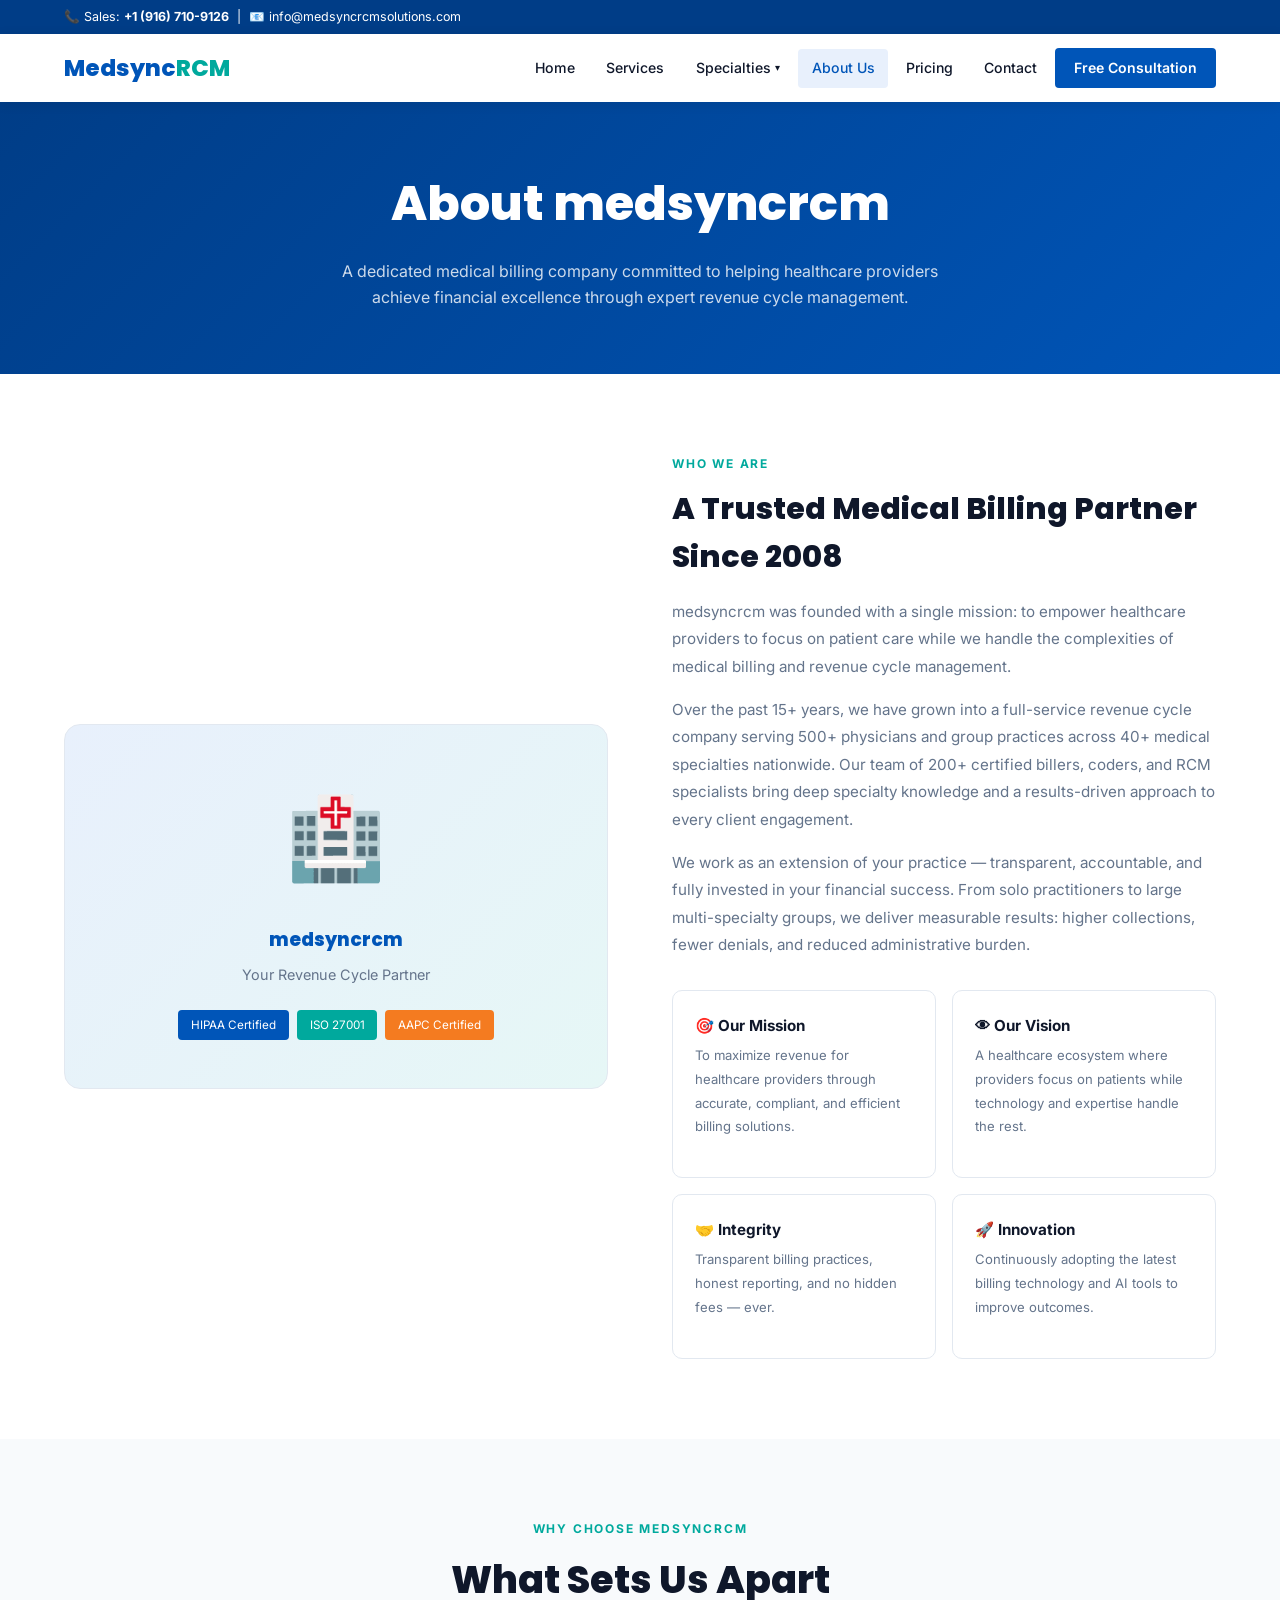
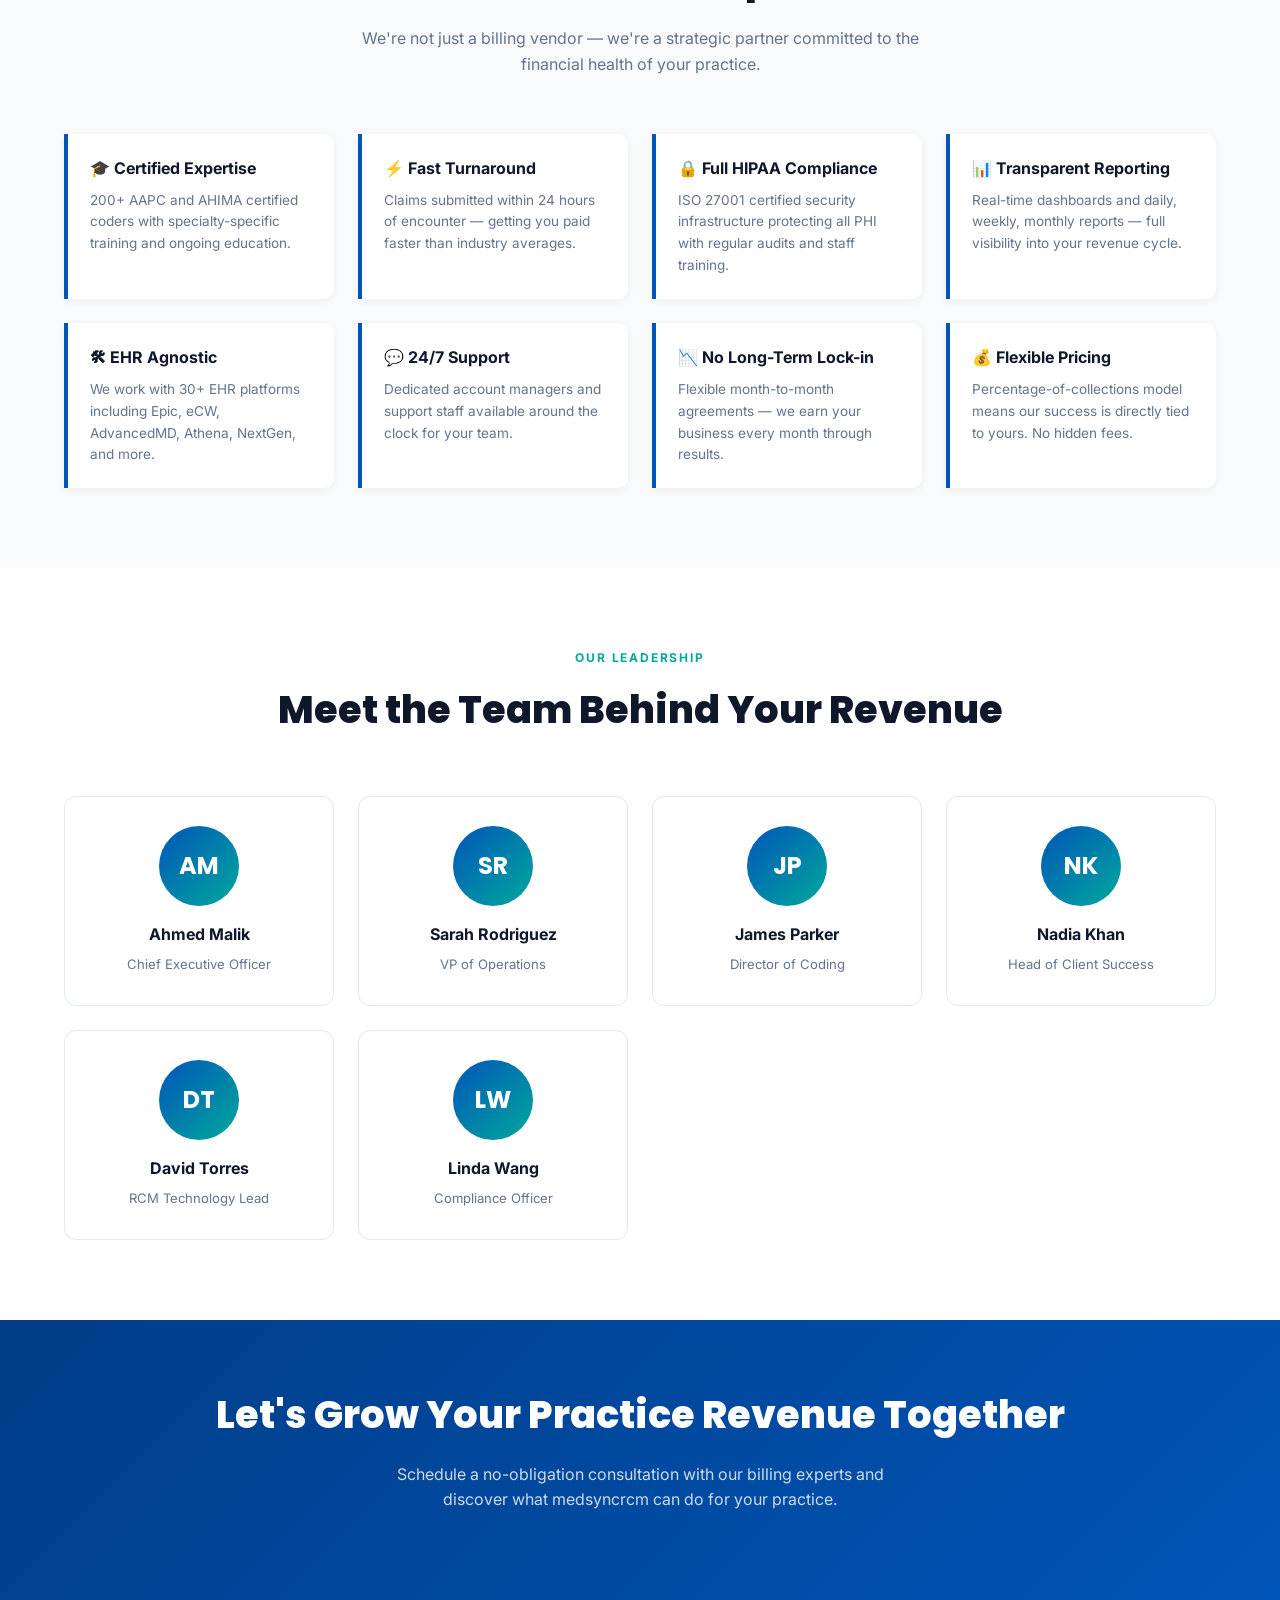
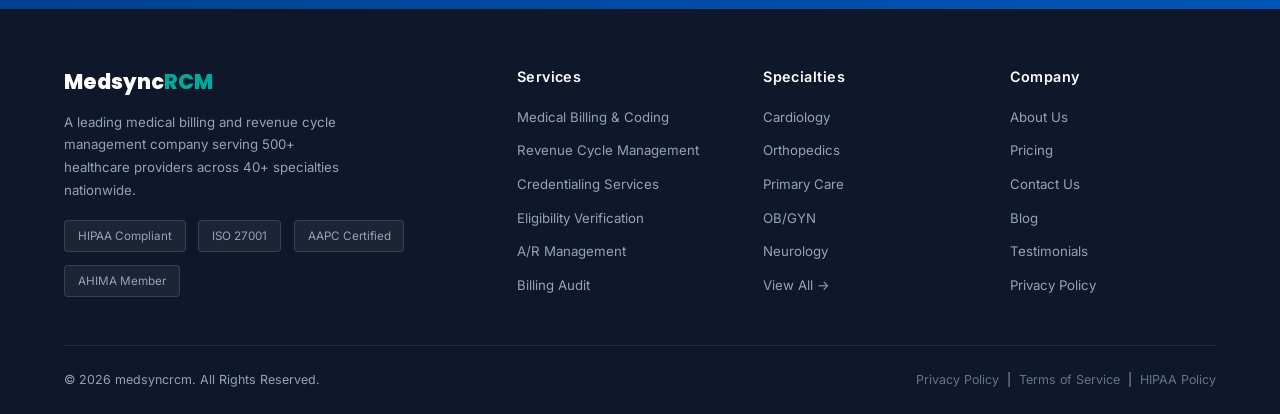
==== about.html @ fc4f81b0 "test test" ====
<!DOCTYPE html>
<html lang="en">
<head>
<meta charset="UTF-8"/>
<link rel="icon" type="image/x-icon" href="/favicon.ico">
<meta name="viewport" content="width=device-width,initial-scale=1"/>
<title>About Us | Medsync Medical Billing & RCM</title>
<link href="https://fonts.googleapis.com/css2?family=Inter:wght@300;400;500;600;700;800&family=Poppins:wght@400;600;700;800&display=swap" rel="stylesheet"/>
<link rel="stylesheet" href="css/styles.css"/>
</head>
<body>

<!-- TOPBAR -->
<div class="topbar">
  <div class="tb-inner">
    <span>📞 Sales: <strong>+1 (916) 710-9126</strong> &nbsp;|&nbsp; 📧 info@medsyncrcmsolutions.com</span>
    <!-- <span>
      <a href="#">Practice Login</a>
      <a href="#">Patient Portal</a>
    </span> -->
  </div>
</div>

<!-- NAVBAR -->
<nav id="navbar">
  <div class="nav-inner">
    <a href="index.html" class="logo" style="cursor:pointer">Medsync<span>RCM</span></a>
    <ul class="nav-links" id="navLinks">
    <li><a href="index.html">Home</a></li>
    <li>
        <a href="services.html">Services</a>
    </li>
      <!-- <li>
        <a href="services.html">Services <span class="arr">▾</span></a>
        <ul class="dropdown">
          <li><a href="services.html">Medical Billing & Coding</a></li>
          <li><a href="services.html">Revenue Cycle Management</a></li>
          <li><a href="services.html">Credentialing Services</a></li>
          <li><a href="services.html">Patient Eligibility Verification</a></li>
          <li><a href="services.html">AR Management</a></li>
          <li><a href="services.html">Medical Coding Audit</a></li>
        </ul>
      </li> -->
      <li>
        <a href="specialties.html">Specialties <span class="arr">▾</span></a>
        <ul class="dropdown">
          <li><a href="specialties.html">Cardiology</a></li>
          <li><a href="specialties.html">Orthopedics</a></li>
          <li><a href="specialties.html">Primary Care</a></li>
          <li><a href="specialties.html">OB/GYN</a></li>
          <li><a href="specialties.html">Neurology</a></li>
          <li><a href="specialties.html">View All Specialties →</a></li>
        </ul>
      </li>
      <li><a href="about.html" class="active">About Us</a></li>
      <li><a href="pricing.html">Pricing</a></li>
      <li><a href="contact.html">Contact</a></li>
      <li><a href="contact.html" class="btn nav-cta">Free Consultation</a></li>
    </ul>
    <div class="hamburger" onclick="toggleMenu()">
      <span></span><span></span><span></span>
    </div>
  </div>
</nav>

<!-- ABOUT HERO -->
<div class="about-hero">
  <div class="container">
    <h1>About medsyncrcm</h1>
    <p>A dedicated medical billing company committed to helping healthcare providers achieve financial excellence through expert revenue cycle management.</p>
  </div>
</div>

<!-- WHO WE ARE -->
<section class="section">
  <div class="container">
    <div class="about-grid">
      <div class="about-img-placeholder">
        <div class="big-icon">🏥</div>
        <h3 style="color:var(--blue);font-family:Poppins,sans-serif;font-weight:800">medsyncrcm</h3>
        <p style="color:var(--gray);font-size:.9rem;margin-top:.5rem">Your Revenue Cycle Partner</p>
        <div style="display:flex;gap:.5rem;margin-top:1.5rem;flex-wrap:wrap;justify-content:center">
          <div class="fbadge" style="background:var(--blue);color:#fff;border:none">HIPAA Certified</div>
          <div class="fbadge" style="background:var(--teal);color:#fff;border:none">ISO 27001</div>
          <div class="fbadge" style="background:var(--orange);color:#fff;border:none">AAPC Certified</div>
        </div>
      </div>
      <div class="about-content">
        <span class="section-label">Who We Are</span>
        <h2>A Trusted Medical Billing Partner Since 2008</h2>
        <p>medsyncrcm was founded with a single mission: to empower healthcare providers to focus on patient care while we handle the complexities of medical billing and revenue cycle management.</p>
        <p>Over the past 15+ years, we have grown into a full-service revenue cycle company serving 500+ physicians and group practices across 40+ medical specialties nationwide. Our team of 200+ certified billers, coders, and RCM specialists bring deep specialty knowledge and a results-driven approach to every client engagement.</p>
        <p>We work as an extension of your practice — transparent, accountable, and fully invested in your financial success. From solo practitioners to large multi-specialty groups, we deliver measurable results: higher collections, fewer denials, and reduced administrative burden.</p>
        <div class="values-grid">
          <div class="value-card"><h4>🎯 Our Mission</h4><p>To maximize revenue for healthcare providers through accurate, compliant, and efficient billing solutions.</p></div>
          <div class="value-card"><h4>👁 Our Vision</h4><p>A healthcare ecosystem where providers focus on patients while technology and expertise handle the rest.</p></div>
          <div class="value-card"><h4>🤝 Integrity</h4><p>Transparent billing practices, honest reporting, and no hidden fees — ever.</p></div>
          <div class="value-card"><h4>🚀 Innovation</h4><p>Continuously adopting the latest billing technology and AI tools to improve outcomes.</p></div>
        </div>
      </div>
    </div>
  </div>
</section>

<!-- WHY CHOOSE US -->
<section class="section section-alt">
  <div class="container">
    <div class="section-head">
      <span class="section-label">Why Choose medsyncrcm</span>
      <h2>What Sets Us Apart</h2>
      <p>We're not just a billing vendor — we're a strategic partner committed to the financial health of your practice.</p>
    </div>
    <div class="why-grid">
      <div class="why-card"><h4>🎓 Certified Expertise</h4><p>200+ AAPC and AHIMA certified coders with specialty-specific training and ongoing education.</p></div>
      <div class="why-card"><h4>⚡ Fast Turnaround</h4><p>Claims submitted within 24 hours of encounter — getting you paid faster than industry averages.</p></div>
      <div class="why-card"><h4>🔒 Full HIPAA Compliance</h4><p>ISO 27001 certified security infrastructure protecting all PHI with regular audits and staff training.</p></div>
      <div class="why-card"><h4>📊 Transparent Reporting</h4><p>Real-time dashboards and daily, weekly, monthly reports — full visibility into your revenue cycle.</p></div>
      <div class="why-card"><h4>🛠 EHR Agnostic</h4><p>We work with 30+ EHR platforms including Epic, eCW, AdvancedMD, Athena, NextGen, and more.</p></div>
      <div class="why-card"><h4>💬 24/7 Support</h4><p>Dedicated account managers and support staff available around the clock for your team.</p></div>
      <div class="why-card"><h4>📉 No Long-Term Lock-in</h4><p>Flexible month-to-month agreements — we earn your business every month through results.</p></div>
      <div class="why-card"><h4>💰 Flexible Pricing</h4><p>Percentage-of-collections model means our success is directly tied to yours. No hidden fees.</p></div>
    </div>
  </div>
</section>

<!-- TEAM -->
<section class="section">
  <div class="container">
    <div class="section-head">
      <span class="section-label">Our Leadership</span>
      <h2>Meet the Team Behind Your Revenue</h2>
    </div>
    <div class="team-grid">
      <div class="team-card"><div class="team-avatar">AM</div><h4>Ahmed Malik</h4><span>Chief Executive Officer</span></div>
      <div class="team-card"><div class="team-avatar">SR</div><h4>Sarah Rodriguez</h4><span>VP of Operations</span></div>
      <div class="team-card"><div class="team-avatar">JP</div><h4>James Parker</h4><span>Director of Coding</span></div>
      <div class="team-card"><div class="team-avatar">NK</div><h4>Nadia Khan</h4><span>Head of Client Success</span></div>
      <div class="team-card"><div class="team-avatar">DT</div><h4>David Torres</h4><span>RCM Technology Lead</span></div>
      <div class="team-card"><div class="team-avatar">LW</div><h4>Linda Wang</h4><span>Compliance Officer</span></div>
    </div>
  </div>
</section>

<!-- CTA BAND -->
<div class="cta-band">
  <div class="container">
    <h2>Let's Grow Your Practice Revenue Together</h2>
    <p>Schedule a no-obligation consultation with our billing experts and discover what medsyncrcm can do for your practice.</p>
    <!-- <a href="contact.html" class="btn btn-primary">Book Free Consultation →</a> -->
  </div>
</div>

<!-- FOOTER -->
<footer>
  <div class="container">
    <div class="footer-grid">
      <div class="footer-brand">
        <a href="index.html" class="logo">Medsync<span style="color:var(--teal)">RCM</span></a>
        <p>A leading medical billing and revenue cycle management company serving 500+ healthcare providers across 40+ specialties nationwide.</p>
        <div class="footer-badges">
          <span class="fbadge">HIPAA Compliant</span>
          <span class="fbadge">ISO 27001</span>
          <span class="fbadge">AAPC Certified</span>
          <span class="fbadge">AHIMA Member</span>
        </div>
      </div>
      <div class="footer-col">
        <h4>Services</h4>
        <ul>
          <li><a href="services.html">Medical Billing & Coding</a></li>
          <li><a href="services.html">Revenue Cycle Management</a></li>
          <li><a href="services.html">Credentialing Services</a></li>
          <li><a href="services.html">Eligibility Verification</a></li>
          <li><a href="services.html">A/R Management</a></li>
          <li><a href="services.html">Billing Audit</a></li>
        </ul>
      </div>
      <div class="footer-col">
        <h4>Specialties</h4>
        <ul>
          <li><a href="specialties.html">Cardiology</a></li>
          <li><a href="specialties.html">Orthopedics</a></li>
          <li><a href="specialties.html">Primary Care</a></li>
          <li><a href="specialties.html">OB/GYN</a></li>
          <li><a href="specialties.html">Neurology</a></li>
          <li><a href="specialties.html">View All →</a></li>
        </ul>
      </div>
      <div class="footer-col">
        <h4>Company</h4>
        <ul>
          <li><a href="about.html">About Us</a></li>
          <li><a href="pricing.html">Pricing</a></li>
          <li><a href="contact.html">Contact Us</a></li>
          <li><a href="#">Blog</a></li>
          <li><a href="#">Testimonials</a></li>
          <li><a href="#">Privacy Policy</a></li>
        </ul>
      </div>
    </div>
    <div class="footer-bottom">
      <span>© 2026 medsyncrcm. All Rights Reserved.</span>
      <span>
        <a href="#">Privacy Policy</a> &nbsp;|&nbsp;
        <a href="#">Terms of Service</a> &nbsp;|&nbsp;
        <a href="#">HIPAA Policy</a>
      </span>
    </div>
  </div>
</footer>

<script>
function toggleMenu(){
  document.getElementById('navLinks').classList.toggle('open');
}
document.querySelectorAll('.nav-links a').forEach(a=>{
  a.addEventListener('click',()=>document.getElementById('navLinks').classList.remove('open'));
});
</script>
</body>
</html>
---- css/styles.css ----
*,*::before,*::after{box-sizing:border-box;margin:0;padding:0}
:root{
  --blue:#0055B8;--blue-dark:#003d87;--blue-light:#e8f0fc;
  --teal:#00A99D;--teal-light:#e6f7f6;
  --orange:#F47B20;--orange-light:#fef2e8;
  --gray:#64748b;--gray-light:#f8fafc;--gray-border:#e2e8f0;
  --dark:#0f172a;--white:#fff;
  --shadow:0 4px 24px rgba(0,85,184,.10);
  --shadow-lg:0 12px 48px rgba(0,85,184,.15);
}
html{scroll-behavior:smooth}
body{font-family:'Inter',sans-serif;color:var(--dark);background:#fff;font-size:16px;line-height:1.6}
a{text-decoration:none;color:inherit}
ul{list-style:none}
img{max-width:100%}

/* ─── TOPBAR ─── */
.topbar{background:var(--blue-dark);color:#fff;font-size:.78rem;padding:.45rem 0}
.topbar .tb-inner{max-width:1200px;margin:0 auto;padding:0 1.5rem;display:flex;justify-content:space-between;align-items:center;flex-wrap:wrap;gap:.5rem}
.topbar a{color:#a8c8ff;margin-left:1rem}
.topbar a:hover{color:#fff}

/* ─── NAVBAR ─── */
nav{background:#fff;box-shadow:0 2px 12px rgba(0,0,0,.08);position:sticky;top:0;z-index:999}
.nav-inner{max-width:1200px;margin:0 auto;padding:0 1.5rem;display:flex;align-items:center;justify-content:space-between;height:68px}
.logo{font-family:'Poppins',sans-serif;font-size:1.45rem;font-weight:800;color:var(--blue)}
.logo span{color:var(--teal)}
.nav-links{display:flex;align-items:center;gap:.25rem}
.nav-links>li{position:relative}
.nav-links>li>a{padding:.5rem .85rem;font-size:.88rem;font-weight:500;color:var(--dark);border-radius:4px;display:flex;align-items:center;gap:.3rem;transition:all .2s}
.nav-links>li>a:hover,.nav-links>li>a.active{color:var(--blue);background:var(--blue-light)}
.nav-links>li>a .arr{font-size:.65rem;transition:transform .2s}
.nav-links>li:hover>a .arr{transform:rotate(180deg)}
.dropdown{position:absolute;top:calc(100% + 4px);left:0;background:#fff;border:1px solid var(--gray-border);border-radius:8px;box-shadow:var(--shadow-lg);padding:.5rem;min-width:220px;opacity:0;visibility:hidden;transform:translateY(8px);transition:all .2s;z-index:100}
.nav-links>li:hover .dropdown{opacity:1;visibility:visible;transform:translateY(0)}
.dropdown a{display:block;padding:.55rem 1rem;font-size:.84rem;color:var(--gray);border-radius:4px;transition:all .15s}
.dropdown a:hover{background:var(--blue-light);color:var(--blue)}
.nav-cta{background:var(--blue);color:#fff!important;border-radius:6px;padding:.55rem 1.2rem!important;font-weight:600!important}
.nav-cta:hover{background:var(--blue-dark)!important;color:#fff!important}
.hamburger{display:none;flex-direction:column;gap:5px;cursor:pointer;padding:.5rem}
.hamburger span{display:block;width:24px;height:2px;background:var(--dark);transition:.3s}

/* ─── HERO ─── */
.hero{background:linear-gradient(135deg,#001f5b 0%,#003d87 50%,#005ec7 100%);color:#fff;padding:5rem 0 4rem;position:relative;overflow:hidden}
.hero::before{content:'';position:absolute;inset:0;background:url("data:image/svg+xml,%3Csvg width='60' height='60' viewBox='0 0 60 60' xmlns='http://www.w3.org/2000/svg'%3E%3Cg fill='none' fill-rule='evenodd'%3E%3Cg fill='%23ffffff' fill-opacity='0.03'%3E%3Cpath d='M36 34v-4h-2v4h-4v2h4v4h2v-4h4v-2h-4zm0-30V0h-2v4h-4v2h4v4h2V6h4V4h-4zM6 34v-4H4v4H0v2h4v4h2v-4h4v-2H6zM6 4V0H4v4H0v2h4v4h2V6h4V4H6z'/%3E%3C/g%3E%3C/g%3E%3C/svg%3E")}
.hero-inner{max-width:1200px;margin:0 auto;padding:0 1.5rem;display:grid;grid-template-columns:1fr 1fr;gap:4rem;align-items:center}
.hero-badge{display:inline-flex;align-items:center;gap:.5rem;background:rgba(255,255,255,.12);border:1px solid rgba(255,255,255,.2);border-radius:2rem;padding:.4rem 1rem;font-size:.75rem;font-weight:500;letter-spacing:.05em;text-transform:uppercase;margin-bottom:1.4rem}
.hero-badge-dot{width:6px;height:6px;border-radius:50%;background:#4ade80;box-shadow:0 0 8px #4ade80;animation:pulse 2s infinite}
@keyframes pulse{0%,100%{opacity:1}50%{opacity:.3}}
.hero h1{font-family:'Poppins',sans-serif;font-size:clamp(2.2rem,4.5vw,3.2rem);font-weight:800;line-height:1.15;margin-bottom:1.2rem}
.hero h1 em{font-style:normal;color:#60affe}
.hero p{font-size:1.05rem;color:rgba(255,255,255,.8);line-height:1.8;margin-bottom:2rem;max-width:500px}
.hero-btns{display:flex;gap:1rem;flex-wrap:wrap}
.btn{display:inline-flex;align-items:center;gap:.5rem;padding:.85rem 1.8rem;border-radius:6px;font-weight:600;font-size:.9rem;cursor:pointer;transition:all .25s;border:none;font-family:'Inter',sans-serif}
.btn-primary{background:var(--orange);color:#fff;box-shadow:0 4px 16px rgba(244,123,32,.4)}
.btn-primary:hover{background:#d96b10;transform:translateY(-2px);box-shadow:0 8px 24px rgba(244,123,32,.5)}
.btn-outline{background:transparent;color:#fff;border:2px solid rgba(255,255,255,.4)}
.btn-outline:hover{background:rgba(255,255,255,.1);border-color:#fff}
.btn-blue{background:var(--blue);color:#fff}
.btn-blue:hover{background:var(--blue-dark);transform:translateY(-2px)}
.hero-stats{display:grid;grid-template-columns:repeat(4,1fr);gap:1rem;margin-top:2.5rem}
.hero-stat{background:rgba(255,255,255,.08);border:1px solid rgba(255,255,255,.15);border-radius:8px;padding:1rem;text-align:center}
.hero-stat strong{display:block;font-family:'Poppins',sans-serif;font-size:1.6rem;font-weight:800;color:#60affe}
.hero-stat span{font-size:.75rem;color:rgba(255,255,255,.7);text-transform:uppercase;letter-spacing:.05em}
.hero-visual{display:flex;flex-direction:column;gap:1rem}
.hero-card{background:rgba(255,255,255,.1);backdrop-filter:blur(12px);border:1px solid rgba(255,255,255,.15);border-radius:12px;padding:1.4rem}
.hero-card h4{font-size:.9rem;font-weight:600;margin-bottom:.5rem;color:#fff}
.hero-card p{font-size:.8rem;color:rgba(255,255,255,.7);line-height:1.6}
.hc-icon{font-size:1.5rem;margin-bottom:.5rem}
.hero-card-row{display:grid;grid-template-columns:1fr 1fr;gap:1rem}

/* ─── TRUST BAR ─── */
.trust-bar{background:var(--gray-light);border-bottom:1px solid var(--gray-border);padding:1.2rem 0}
.trust-inner{max-width:1200px;margin:0 auto;padding:0 1.5rem;display:flex;align-items:center;justify-content:space-around;flex-wrap:wrap;gap:1rem}
.trust-item{display:flex;align-items:center;gap:.6rem;font-size:.82rem;font-weight:500;color:var(--gray)}
.trust-icon{width:32px;height:32px;background:var(--blue);border-radius:50%;display:flex;align-items:center;justify-content:center;color:#fff;font-size:.9rem;flex-shrink:0}

/* ─── SECTION STYLES ─── */
.section{padding:5rem 0}
.section-alt{background:var(--gray-light)}
.container{max-width:1200px;margin:0 auto;padding:0 1.5rem}
.section-head{text-align:center;margin-bottom:3.5rem}
.section-label{font-size:.75rem;font-weight:700;letter-spacing:.15em;text-transform:uppercase;color:var(--teal);margin-bottom:.7rem;display:block}
.section-head h2{font-family:'Poppins',sans-serif;font-size:clamp(1.8rem,3vw,2.5rem);font-weight:800;color:var(--dark);margin-bottom:1rem}
.section-head p{color:var(--gray);max-width:600px;margin:0 auto;font-size:1rem}

/* ─── SERVICES GRID ─── */
.services-grid{display:grid;grid-template-columns:repeat(auto-fill,minmax(280px,1fr));gap:1.5rem}
.service-card{background:#fff;border:1px solid var(--gray-border);border-radius:12px;padding:1.8rem;transition:all .3s;cursor:pointer;position:relative;overflow:hidden}
.service-card::before{content:'';position:absolute;top:0;left:0;right:0;height:3px;background:linear-gradient(90deg,var(--blue),var(--teal));transform:scaleX(0);transform-origin:left;transition:.3s}
.service-card:hover{transform:translateY(-4px);box-shadow:var(--shadow-lg);border-color:transparent}
.service-card:hover::before{transform:scaleX(1)}
.svc-icon{width:52px;height:52px;border-radius:12px;display:flex;align-items:center;justify-content:center;font-size:1.4rem;margin-bottom:1.2rem}
.svc-icon.blue{background:var(--blue-light);color:var(--blue)}
.svc-icon.teal{background:var(--teal-light);color:var(--teal)}
.svc-icon.orange{background:var(--orange-light);color:var(--orange)}
.service-card h3{font-family:'Poppins',sans-serif;font-size:1.05rem;font-weight:700;margin-bottom:.6rem;color:var(--dark)}
.service-card p{font-size:.87rem;color:var(--gray);line-height:1.7}
.service-card .learn-more{margin-top:1rem;font-size:.82rem;font-weight:600;color:var(--blue);display:inline-flex;align-items:center;gap:.3rem}

/* ─── PROCESS ─── */
.process-steps{display:grid;grid-template-columns:repeat(auto-fill,minmax(180px,1fr));gap:0;position:relative}
.process-steps::before{content:'';position:absolute;top:40px;left:10%;right:10%;height:2px;background:linear-gradient(90deg,var(--blue),var(--teal));z-index:0}
.process-step{text-align:center;padding:1.5rem 1rem;position:relative;z-index:1}
.step-num{width:52px;height:52px;border-radius:50%;background:var(--blue);color:#fff;font-family:'Poppins',sans-serif;font-size:1.1rem;font-weight:800;display:flex;align-items:center;justify-content:center;margin:0 auto 1rem;box-shadow:0 4px 16px rgba(0,85,184,.3)}
.process-step h4{font-size:.9rem;font-weight:700;margin-bottom:.4rem;color:var(--dark)}
.process-step p{font-size:.8rem;color:var(--gray)}

/* ─── STATS ─── */
.stats-grid{display:grid;grid-template-columns:repeat(auto-fill,minmax(200px,1fr));gap:2rem}
.stat-card{text-align:center;padding:2rem}
.stat-num{font-family:'Poppins',sans-serif;font-size:2.8rem;font-weight:800;color:var(--blue);display:block;line-height:1}
.stat-label{font-size:.85rem;color:var(--gray);margin-top:.4rem;display:block}

/* ─── SPECIALTIES ─── */
.specialties-grid{display:grid;grid-template-columns:repeat(auto-fill,minmax(140px,1fr));gap:1rem}
.specialty-pill{background:#fff;border:1px solid var(--gray-border);border-radius:8px;padding:.9rem 1rem;text-align:center;font-size:.82rem;font-weight:500;color:var(--dark);transition:all .2s;cursor:pointer}
.specialty-pill:hover{background:var(--blue);color:#fff;border-color:var(--blue);transform:translateY(-2px)}

/* ─── TESTIMONIALS ─── */
.testimonials-grid{display:grid;grid-template-columns:repeat(auto-fill,minmax(300px,1fr));gap:1.5rem}
.testi-card{background:#fff;border:1px solid var(--gray-border);border-radius:12px;padding:1.8rem}
.testi-stars{color:#f59e0b;font-size:1rem;margin-bottom:.8rem}
.testi-text{font-size:.9rem;color:var(--gray);line-height:1.8;margin-bottom:1.2rem;font-style:italic}
.testi-author{display:flex;align-items:center;gap:.8rem}
.testi-avatar{width:44px;height:44px;border-radius:50%;background:linear-gradient(135deg,var(--blue),var(--teal));display:flex;align-items:center;justify-content:center;color:#fff;font-weight:700;font-size:.9rem;flex-shrink:0}
.testi-name{font-weight:600;font-size:.88rem}
.testi-role{font-size:.78rem;color:var(--gray)}

/* ─── CTA BAND ─── */
.cta-band{background:linear-gradient(135deg,var(--blue-dark),var(--blue));color:#fff;padding:4rem 0;text-align:center}
.cta-band h2{font-family:'Poppins',sans-serif;font-size:clamp(1.8rem,3vw,2.5rem);font-weight:800;margin-bottom:1rem}
.cta-band p{color:rgba(255,255,255,.8);max-width:550px;margin:0 auto 2rem;font-size:1rem}
.cta-band .btn-primary{font-size:1rem;padding:1rem 2.2rem}

/* ─── ABOUT PAGE ─── */
.about-hero{background:linear-gradient(135deg,var(--blue-dark),var(--blue));color:#fff;padding:4rem 0;text-align:center}
.about-hero h1{font-family:'Poppins',sans-serif;font-size:clamp(2rem,4vw,3rem);font-weight:800;margin-bottom:1rem}
.about-hero p{color:rgba(255,255,255,.8);max-width:600px;margin:0 auto}
.about-grid{display:grid;grid-template-columns:1fr 1fr;gap:4rem;align-items:center}
.about-img-placeholder{background:linear-gradient(135deg,var(--blue-light),var(--teal-light));border-radius:16px;padding:3rem;text-align:center;min-height:360px;display:flex;flex-direction:column;align-items:center;justify-content:center;border:1px solid var(--gray-border)}
.about-img-placeholder .big-icon{font-size:5rem;margin-bottom:1.5rem}
.about-content h2{font-family:'Poppins',sans-serif;font-size:1.9rem;font-weight:800;color:var(--dark);margin-bottom:1rem}
.about-content p{color:var(--gray);line-height:1.8;margin-bottom:1rem;font-size:.95rem}
.values-grid{display:grid;grid-template-columns:1fr 1fr;gap:1rem;margin-top:2rem}
.value-card{background:#fff;border:1px solid var(--gray-border);border-radius:10px;padding:1.4rem}
.value-card h4{font-weight:700;margin-bottom:.4rem;font-size:.95rem;color:var(--dark)}
.value-card p{font-size:.82rem;color:var(--gray)}
.team-grid{display:grid;grid-template-columns:repeat(auto-fill,minmax(220px,1fr));gap:1.5rem}
.team-card{background:#fff;border:1px solid var(--gray-border);border-radius:12px;padding:1.8rem;text-align:center}
.team-avatar{width:80px;height:80px;border-radius:50%;background:linear-gradient(135deg,var(--blue),var(--teal));display:flex;align-items:center;justify-content:center;color:#fff;font-family:'Poppins',sans-serif;font-size:1.5rem;font-weight:700;margin:0 auto 1rem}
.team-card h4{font-weight:700;margin-bottom:.2rem}
.team-card span{font-size:.82rem;color:var(--gray)}
.why-grid{display:grid;grid-template-columns:repeat(auto-fill,minmax(240px,1fr));gap:1.5rem}
.why-card{background:#fff;border-left:4px solid var(--blue);border-radius:0 10px 10px 0;padding:1.4rem;box-shadow:0 2px 8px rgba(0,0,0,.05)}
.why-card h4{font-weight:700;margin-bottom:.5rem;color:var(--dark)}
.why-card p{font-size:.85rem;color:var(--gray)}

/* ─── CONTACT PAGE ─── */
.contact-hero{background:linear-gradient(135deg,var(--blue-dark),var(--blue));color:#fff;padding:4rem 0;text-align:center}
.contact-hero h1{font-family:'Poppins',sans-serif;font-size:clamp(2rem,4vw,3rem);font-weight:800;margin-bottom:1rem}
.contact-grid{display:grid;grid-template-columns:1fr 1.4fr;gap:3rem;align-items:start}
.contact-info-card{background:#fff;border:1px solid var(--gray-border);border-radius:12px;padding:2rem}
.contact-info-card h3{font-family:'Poppins',sans-serif;font-size:1.2rem;font-weight:700;margin-bottom:1.5rem;color:var(--dark)}
.cinfo-item{display:flex;gap:1rem;margin-bottom:1.5rem;align-items:flex-start}
.cinfo-icon{width:44px;height:44px;border-radius:10px;background:var(--blue-light);color:var(--blue);display:flex;align-items:center;justify-content:center;font-size:1.1rem;flex-shrink:0}
.cinfo-text strong{display:block;font-size:.88rem;font-weight:600;color:var(--dark);margin-bottom:.2rem}
.cinfo-text span{font-size:.83rem;color:var(--gray)}
.form-card{background:#fff;border:1px solid var(--gray-border);border-radius:12px;padding:2.5rem}
.form-card h3{font-family:'Poppins',sans-serif;font-size:1.3rem;font-weight:700;margin-bottom:.5rem}
.form-card>p{font-size:.87rem;color:var(--gray);margin-bottom:1.8rem}
.form-row{display:grid;grid-template-columns:1fr 1fr;gap:1rem}
.form-group{margin-bottom:1.2rem}
.form-group label{display:block;font-size:.84rem;font-weight:600;color:var(--dark);margin-bottom:.4rem}
.form-group input,.form-group select,.form-group textarea{width:100%;padding:.75rem 1rem;border:1px solid var(--gray-border);border-radius:6px;font-size:.9rem;font-family:'Inter',sans-serif;color:var(--dark);transition:border .2s;background:#fff}
.form-group input:focus,.form-group select:focus,.form-group textarea:focus{outline:none;border-color:var(--blue);box-shadow:0 0 0 3px rgba(0,85,184,.1)}
.form-group textarea{resize:vertical;min-height:110px}
.form-submit{width:100%;padding:1rem;background:var(--blue);color:#fff;border:none;border-radius:6px;font-size:1rem;font-weight:700;font-family:'Inter',sans-serif;cursor:pointer;transition:all .25s}
.form-submit:hover{background:var(--blue-dark);transform:translateY(-1px)}
.form-note{font-size:.76rem;color:var(--gray);text-align:center;margin-top:.8rem}
.success-msg{display:none;background:#e8f7f0;border:1px solid #86efac;border-radius:8px;padding:1.2rem;text-align:center;color:#166534;font-weight:600;margin-top:1rem}

/* ─── SERVICES PAGE ─── */
.services-hero{background:linear-gradient(135deg,var(--blue-dark),var(--blue));color:#fff;padding:4rem 0;text-align:center}
.services-hero h1{font-family:'Poppins',sans-serif;font-size:clamp(2rem,4vw,3rem);font-weight:800;margin-bottom:1rem}
.big-services{display:grid;grid-template-columns:1fr;gap:2rem}
.big-service{background:#fff;border:1px solid var(--gray-border);border-radius:12px;padding:2rem;display:grid;grid-template-columns:80px 1fr;gap:1.5rem;align-items:start;transition:.3s}
.big-service:hover{box-shadow:var(--shadow-lg);border-color:var(--blue)}
.bs-icon{width:70px;height:70px;border-radius:14px;background:var(--blue-light);color:var(--blue);display:flex;align-items:center;justify-content:center;font-size:2rem}
.big-service h3{font-family:'Poppins',sans-serif;font-size:1.2rem;font-weight:700;margin-bottom:.5rem}
.big-service p{color:var(--gray);font-size:.9rem;line-height:1.7;margin-bottom:.8rem}
.tag-list{display:flex;flex-wrap:wrap;gap:.5rem}
.tag{font-size:.72rem;background:var(--blue-light);color:var(--blue);padding:.25rem .7rem;border-radius:2rem;font-weight:500}

/* ─── PRICING PAGE ─── */
.pricing-hero{background:linear-gradient(135deg,var(--blue-dark),var(--blue));color:#fff;padding:4rem 0;text-align:center}
.pricing-hero h1{font-family:'Poppins',sans-serif;font-size:clamp(2rem,4vw,3rem);font-weight:800;margin-bottom:1rem}
.pricing-grid{display:grid;grid-template-columns:repeat(auto-fit,minmax(280px,1fr));gap:2rem}
.pricing-card{background:#fff;border:2px solid var(--gray-border);border-radius:16px;padding:2.5rem;text-align:center;transition:.3s;position:relative}
.pricing-card.popular{border-color:var(--blue);transform:scale(1.02)}
.popular-badge{position:absolute;top:-14px;left:50%;transform:translateX(-50%);background:var(--blue);color:#fff;font-size:.72rem;font-weight:700;padding:.3rem 1rem;border-radius:2rem;letter-spacing:.08em;text-transform:uppercase}
.pricing-card h3{font-family:'Poppins',sans-serif;font-size:1.2rem;font-weight:700;margin-bottom:.4rem}
.pricing-card .price{font-family:'Poppins',sans-serif;font-size:2.8rem;font-weight:800;color:var(--blue);margin:1.2rem 0 .4rem}
.pricing-card .price span{font-size:1rem;font-weight:400;color:var(--gray)}
.pricing-card .price-note{font-size:.82rem;color:var(--gray);margin-bottom:1.5rem}
.pricing-card ul{text-align:left;margin-bottom:2rem}
.pricing-card ul li{font-size:.87rem;padding:.5rem 0;border-bottom:1px solid var(--gray-border);display:flex;align-items:center;gap:.6rem;color:var(--gray)}
.pricing-card ul li::before{content:'✓';color:var(--teal);font-weight:700;flex-shrink:0}
.pricing-card .btn{width:100%;justify-content:center}

/* ─── FOOTER ─── */
footer{background:#0f172a;color:#94a3b8;padding:3.5rem 0 1.5rem}
.footer-grid{display:grid;grid-template-columns:2fr 1fr 1fr 1fr;gap:2.5rem;margin-bottom:2.5rem}
.footer-brand .logo{color:#fff;font-size:1.3rem;display:block;margin-bottom:.8rem}
.footer-brand p{font-size:.83rem;line-height:1.7;max-width:280px}
.footer-col h4{color:#fff;font-size:.9rem;font-weight:600;margin-bottom:1rem;letter-spacing:.03em}
.footer-col li{margin-bottom:.5rem}
.footer-col a{font-size:.83rem;color:#94a3b8;transition:color .2s}
.footer-col a:hover{color:#60affe}
.footer-bottom{border-top:1px solid rgba(255,255,255,.08);padding-top:1.5rem;display:flex;justify-content:space-between;align-items:center;flex-wrap:wrap;gap:.8rem;font-size:.78rem}
.footer-bottom a{color:#64748b}
.footer-bottom a:hover{color:#60affe}
.footer-badges{display:flex;gap:.8rem;flex-wrap:wrap;margin-top:1.2rem}
.fbadge{background:rgba(255,255,255,.06);border:1px solid rgba(255,255,255,.12);border-radius:4px;padding:.35rem .8rem;font-size:.73rem;color:#94a3b8}

/* ─── RESPONSIVE ─── */
@media(max-width:900px){
  .hero-inner{grid-template-columns:1fr}
  .hero-visual{display:none}
  .about-grid{grid-template-columns:1fr}
  .contact-grid{grid-template-columns:1fr}
  .footer-grid{grid-template-columns:1fr 1fr}
  .form-row{grid-template-columns:1fr}
  .big-service{grid-template-columns:1fr}
}
@media(max-width:680px){
  .nav-links{display:none}
  .nav-links.open{display:flex;flex-direction:column;position:absolute;top:68px;left:0;right:0;background:#fff;box-shadow:var(--shadow);padding:1rem}
  .hamburger{display:flex}
  .hero-stats{grid-template-columns:1fr 1fr}
  .trust-inner{flex-direction:column;text-align:center}
  .footer-grid{grid-template-columns:1fr}
  .footer-bottom{flex-direction:column;text-align:center}
  .values-grid{grid-template-columns:1fr}
}
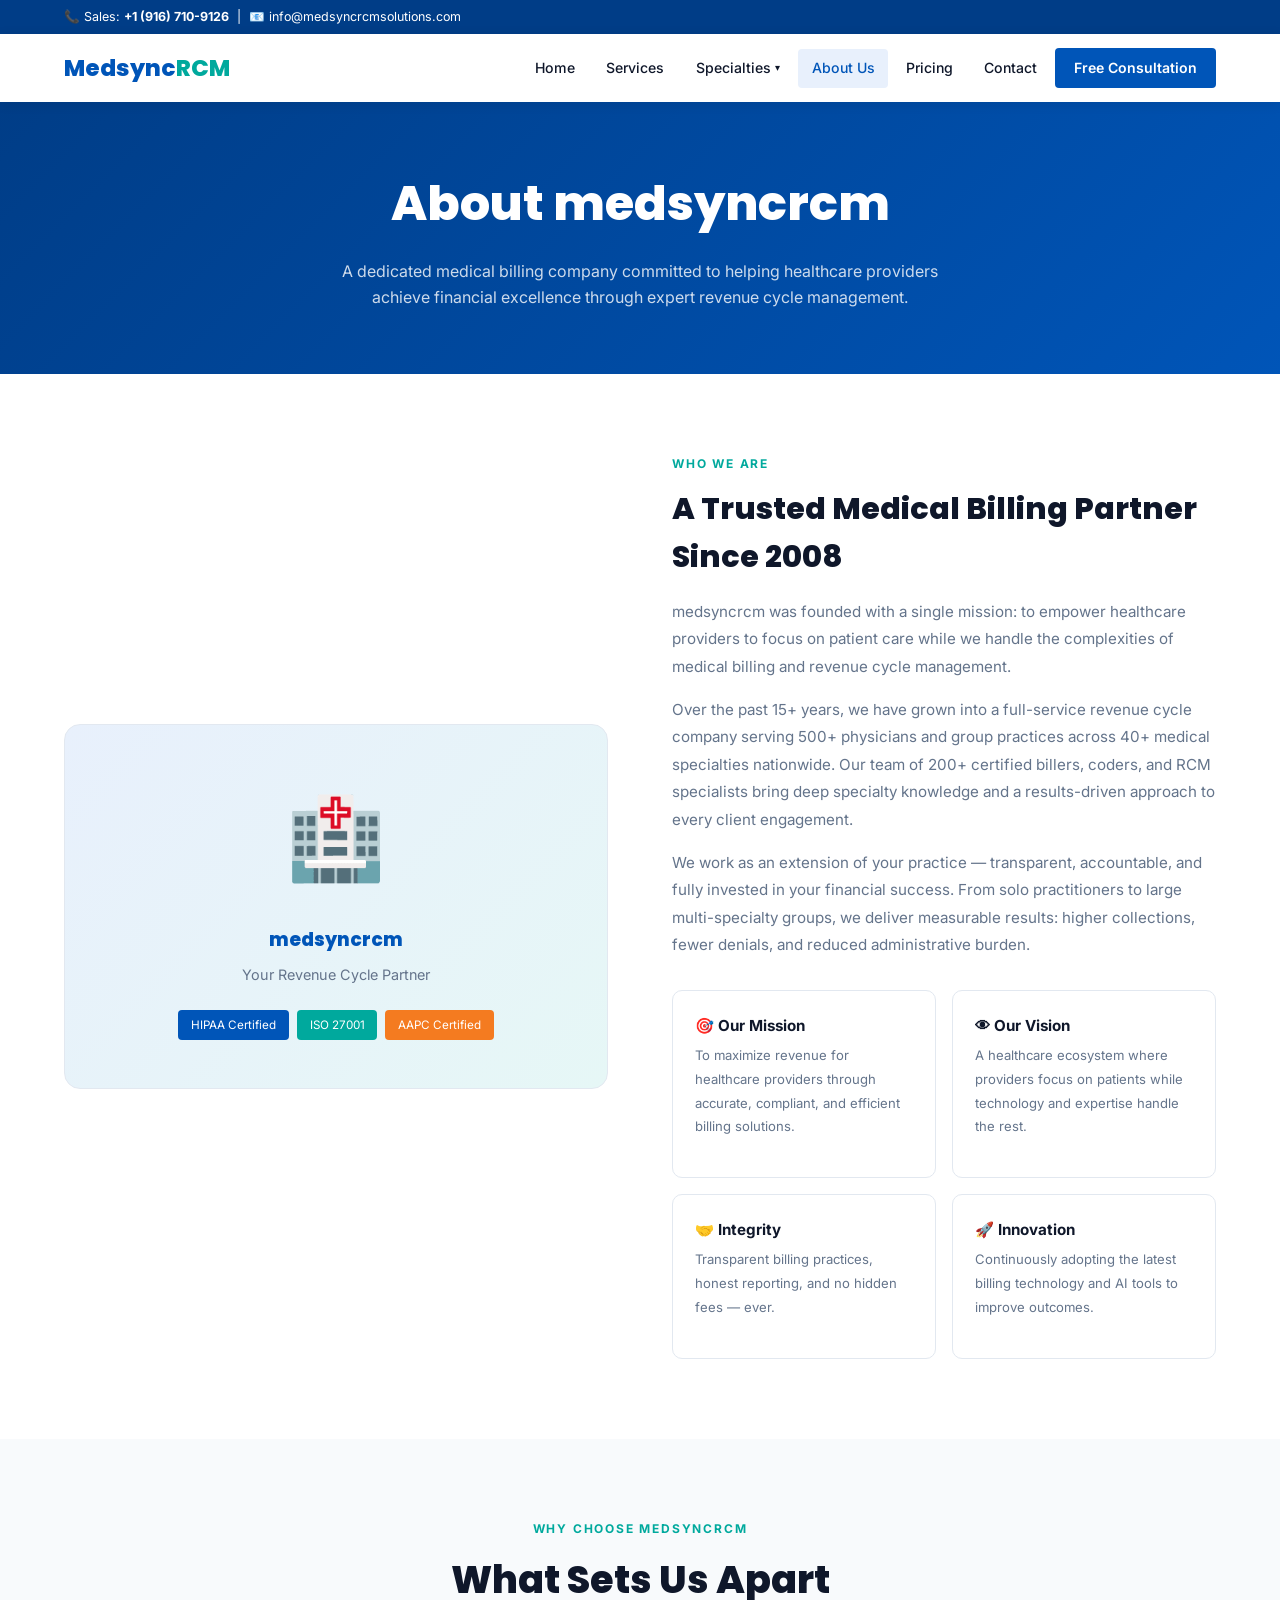
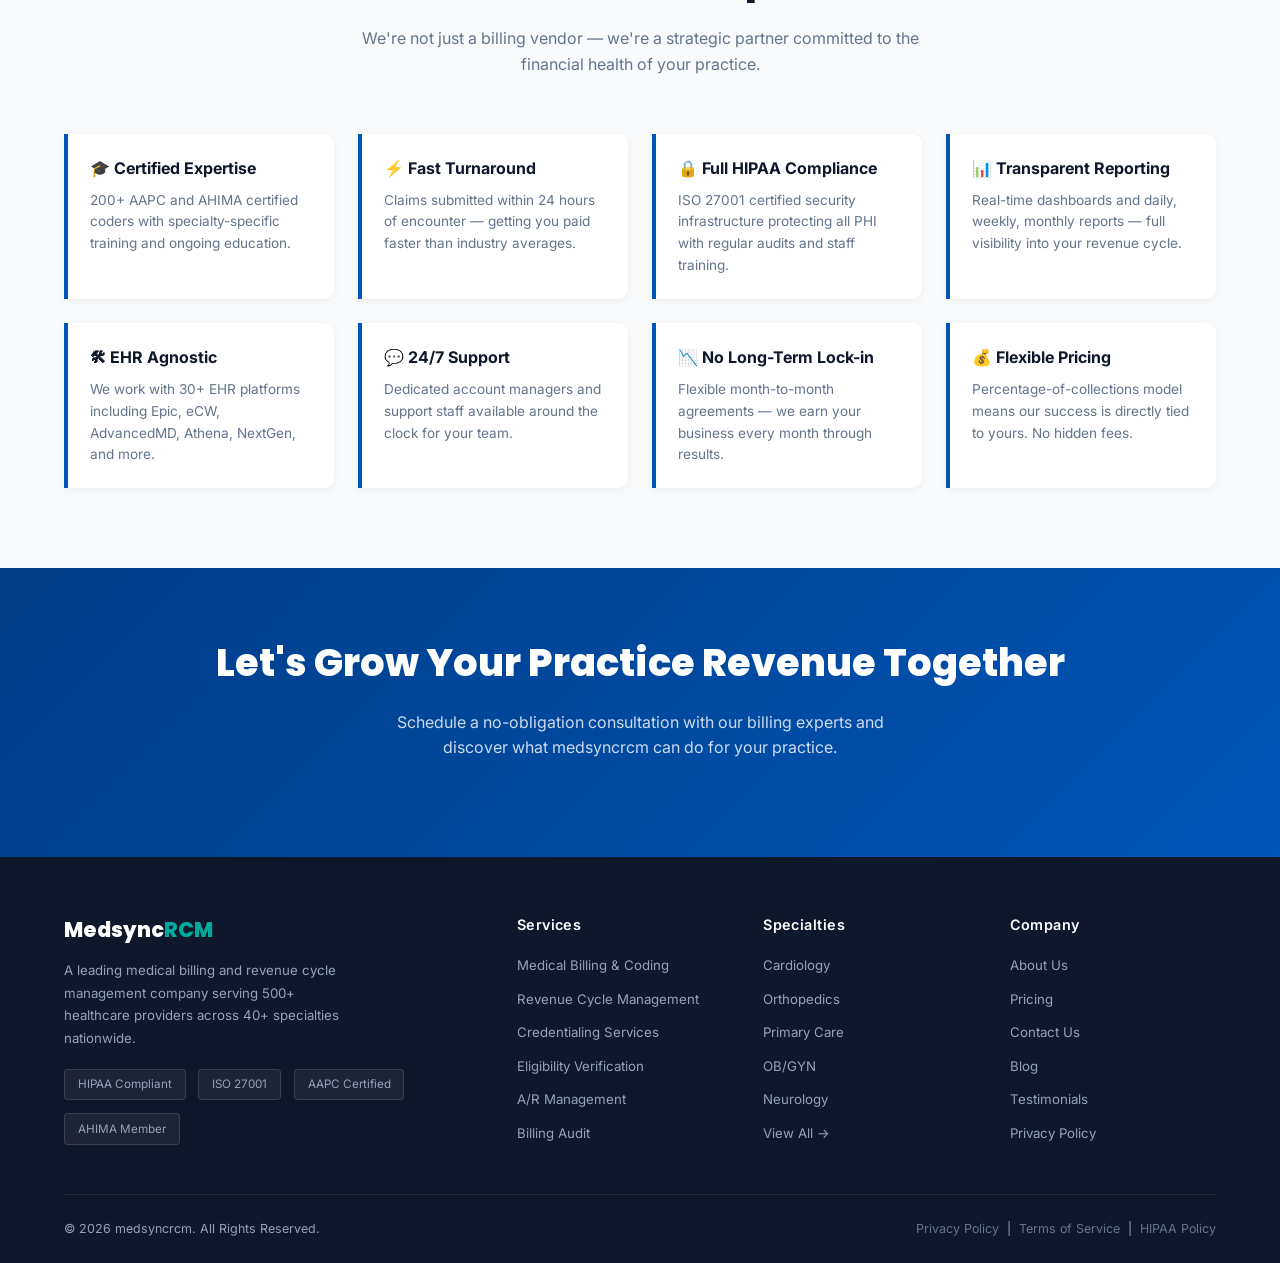
==== commit b0dabd2f: "ddd" ====
--- a/about.html
+++ b/about.html
@@ -124,7 +124,7 @@
 </section>
 
 <!-- TEAM -->
-<section class="section">
+<!-- <section class="section">
   <div class="container">
     <div class="section-head">
       <span class="section-label">Our Leadership</span>
@@ -139,7 +139,7 @@
       <div class="team-card"><div class="team-avatar">LW</div><h4>Linda Wang</h4><span>Compliance Officer</span></div>
     </div>
   </div>
-</section>
+</section> -->
 
 <!-- CTA BAND -->
 <div class="cta-band">
